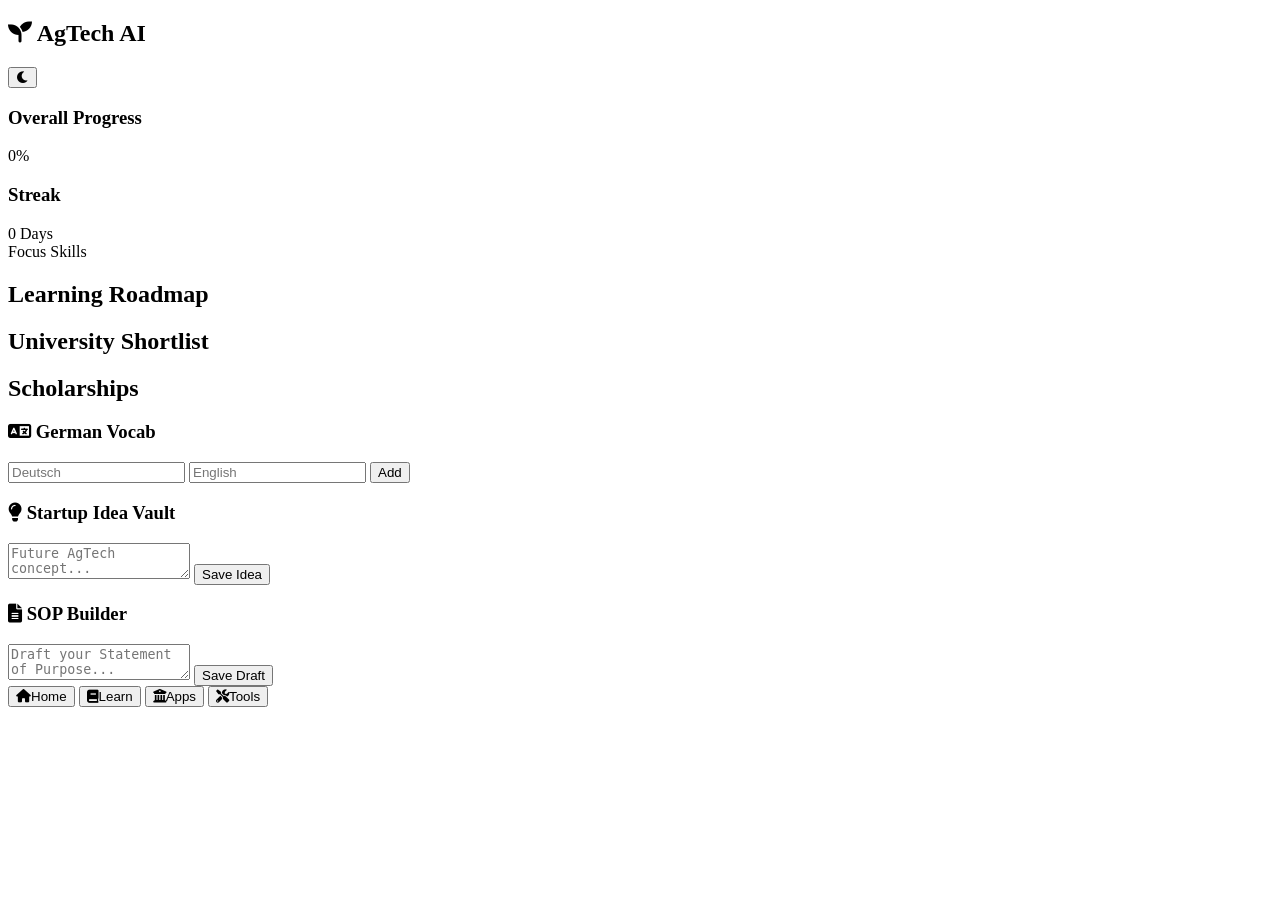
==== index.html @ d27058dc "Rename ai_studio_code.html to index.html" ====
<!DOCTYPE html>
<html lang="en">
<head>
    <meta charset="UTF-8">
    <meta name="viewport" content="width=device-width, initial-scale=1.0">
    <title>AgTech AI Journey</title>
    <link rel="stylesheet" href="styles.css">
    <link rel="manifest" href="manifest.json">
    <meta name="theme-color" content="#2e7d32">
    <link rel="stylesheet" href="https://cdnjs.cloudflare.com/ajax/libs/font-awesome/6.0.0/css/all.min.css">
</head>
<body class="dark-mode">
    <nav class="top-nav">
        <h1><i class="fas fa-seedling"></i> AgTech AI</h1>
        <button id="theme-toggle"><i class="fas fa-moon"></i></button>
    </nav>

    <main id="app-content">
        <!-- Dashboard Section -->
        <section id="dashboard" class="view active">
            <div class="stats-grid">
                <div class="stat-card">
                    <h3>Overall Progress</h3>
                    <div class="progress-circle" id="overall-progress">0%</div>
                </div>
                <div class="stat-card">
                    <h3>Streak</h3>
                    <div class="stat-val" id="streak-val">0 Days</div>
                </div>
            </div>
            
            <div class="section-title">Focus Skills</div>
            <div id="learning-summary" class="list-container"></div>
        </section>

        <!-- Tracker Section -->
        <section id="tracker" class="view">
            <h2>Learning Roadmap</h2>
            <div id="skills-list"></div>
        </section>

        <!-- University & Scholarships -->
        <section id="applications" class="view">
            <h2>University Shortlist</h2>
            <div id="uni-list" class="list-container"></div>
            <h2 style="margin-top:20px">Scholarships</h2>
            <div id="scholarship-list" class="list-container"></div>
        </section>

        <!-- Tools (Vocab, SOP, Ideas) -->
        <section id="tools" class="view">
            <div class="tool-card">
                <h3><i class="fas fa-language"></i> German Vocab</h3>
                <div class="input-group">
                    <input type="text" id="vocab-de" placeholder="Deutsch">
                    <input type="text" id="vocab-en" placeholder="English">
                    <button onclick="addVocab()">Add</button>
                </div>
                <div id="vocab-list" class="mini-list"></div>
            </div>

            <div class="tool-card">
                <h3><i class="fas fa-lightbulb"></i> Startup Idea Vault</h3>
                <textarea id="idea-text" placeholder="Future AgTech concept..."></textarea>
                <button onclick="saveIdea()">Save Idea</button>
                <div id="idea-list" class="mini-list"></div>
            </div>

            <div class="tool-card">
                <h3><i class="fas fa-file-alt"></i> SOP Builder</h3>
                <textarea id="sop-content" placeholder="Draft your Statement of Purpose..."></textarea>
                <button onclick="saveSOP()">Save Draft</button>
            </div>
        </section>
    </main>

    <nav class="bottom-nav">
        <button onclick="showView('dashboard')" class="nav-item active"><i class="fas fa-home"></i><span>Home</span></button>
        <button onclick="showView('tracker')" class="nav-item"><i class="fas fa-book"></i><span>Learn</span></button>
        <button onclick="showView('applications')" class="nav-item"><i class="fas fa-university"></i><span>Apps</span></button>
        <button onclick="showView('tools')" class="nav-item"><i class="fas fa-tools"></i><span>Tools</span></button>
    </nav>

    <script src="app.js"></script>
    <script>
        if ('serviceWorker' in navigator) {
            navigator.serviceWorker.register('sw.js');
        }
    </script>
</body>
</html>
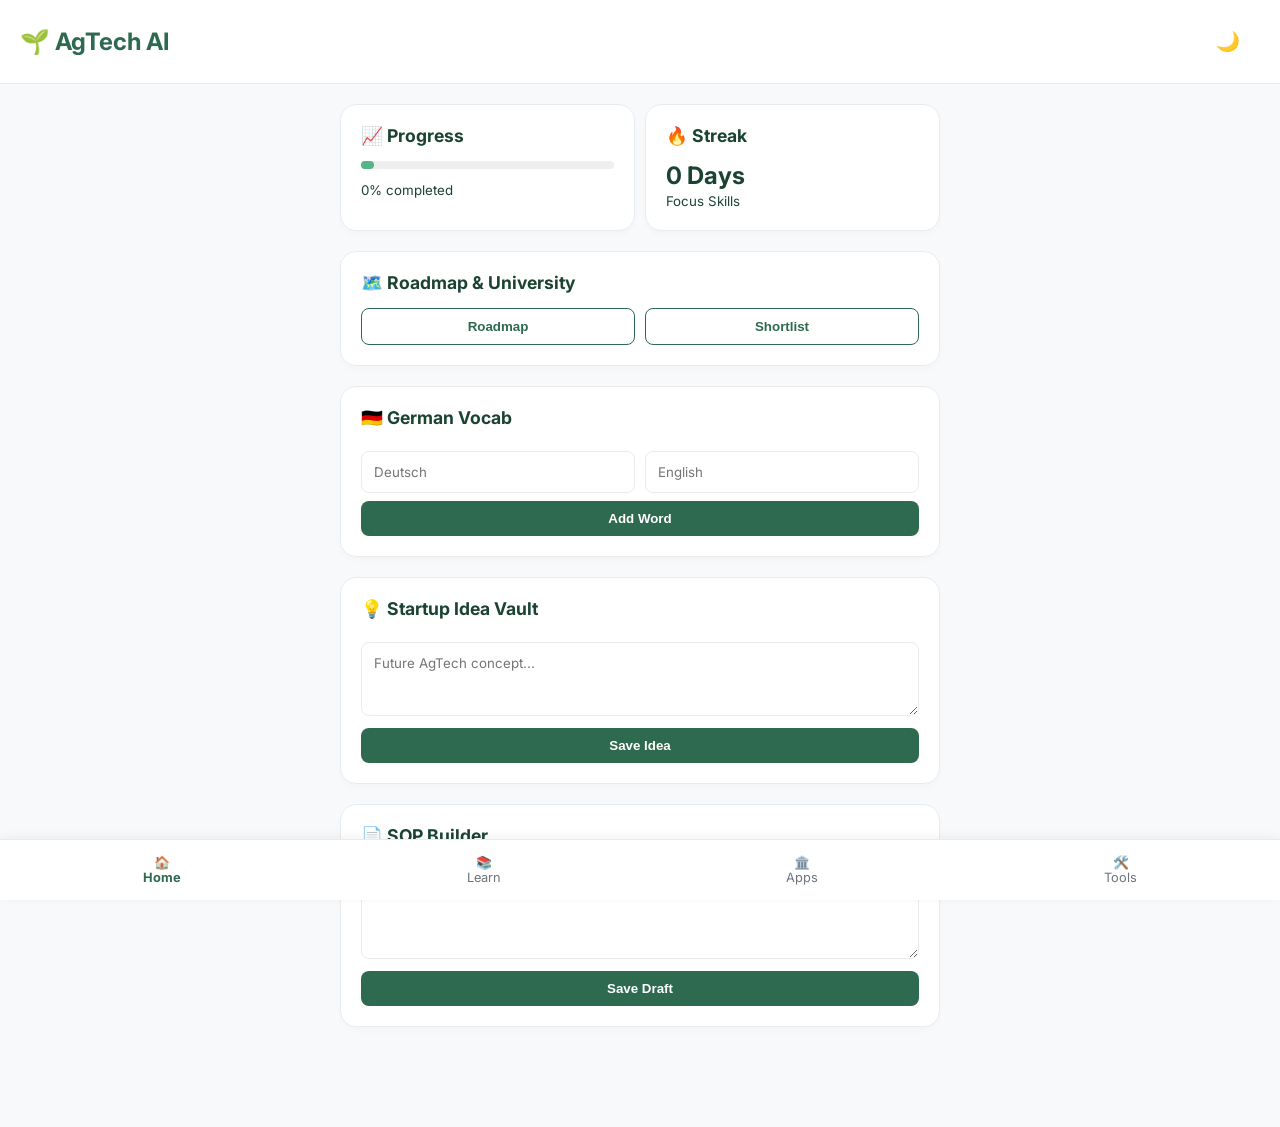
==== commit 762f1477: "Update index.html for AgTech AI Dashboard" ====
--- a/index.html
+++ b/index.html
@@ -3,89 +3,218 @@
 <head>
     <meta charset="UTF-8">
     <meta name="viewport" content="width=device-width, initial-scale=1.0">
-    <title>AgTech AI Journey</title>
-    <link rel="stylesheet" href="styles.css">
-    <link rel="manifest" href="manifest.json">
-    <meta name="theme-color" content="#2e7d32">
-    <link rel="stylesheet" href="https://cdnjs.cloudflare.com/ajax/libs/font-awesome/6.0.0/css/all.min.css">
+    <title>AgTech AI Dashboard</title>
+    <link href="https://fonts.googleapis.com/css2?family=Inter:wght@300;400;600;700&display=swap" rel="stylesheet">
+    <style>
+        :root {
+            --primary: #2d6a4f;
+            --primary-light: #52b788;
+            --bg: #f8f9fa;
+            --card-bg: #ffffff;
+            --text: #1b4332;
+            --text-light: #6c757d;
+            --border: #e9ecef;
+        }
+
+        body {
+            font-family: 'Inter', sans-serif;
+            background-color: var(--bg);
+            color: var(--text);
+            margin: 0;
+            padding: 0;
+            padding-bottom: 80px; /* Space for bottom nav */
+        }
+
+        /* Header */
+        header {
+            background: white;
+            padding: 20px;
+            display: flex;
+            justify-content: space-between;
+            align-items: center;
+            border-bottom: 1px solid var(--border);
+            position: sticky;
+            top: 0;
+            z-index: 100;
+        }
+
+        .logo {
+            font-size: 1.5rem;
+            font-weight: 700;
+            display: flex;
+            align-items: center;
+            gap: 10px;
+            color: var(--primary);
+        }
+
+        /* Container */
+        .container {
+            max-width: 600px;
+            margin: 20px auto;
+            padding: 0 15px;
+        }
+
+        /* Card Styling */
+        .card {
+            background: var(--card-bg);
+            border-radius: 16px;
+            padding: 20px;
+            margin-bottom: 20px;
+            box-shadow: 0 4px 6px rgba(0,0,0,0.02);
+            border: 1px solid var(--border);
+        }
+
+        h2 {
+            font-size: 1.1rem;
+            margin-top: 0;
+            margin-bottom: 15px;
+            display: flex;
+            align-items: center;
+            gap: 10px;
+        }
+
+        /* Progress Bar */
+        .progress-container {
+            background: #eee;
+            border-radius: 10px;
+            height: 8px;
+            width: 100%;
+            margin: 10px 0;
+        }
+        .progress-bar {
+            background: var(--primary-light);
+            height: 100%;
+            border-radius: 10px;
+            width: 5%; /* Example */
+        }
+
+        /* Form Elements */
+        input, textarea {
+            width: 100%;
+            padding: 12px;
+            margin: 8px 0;
+            border: 1px solid var(--border);
+            border-radius: 8px;
+            box-sizing: border-box;
+            font-family: inherit;
+        }
+
+        .flex-row {
+            display: flex;
+            gap: 10px;
+        }
+
+        button {
+            background: var(--primary);
+            color: white;
+            border: none;
+            padding: 10px 20px;
+            border-radius: 8px;
+            cursor: pointer;
+            font-weight: 600;
+            transition: opacity 0.2s;
+        }
+
+        button:hover { opacity: 0.9; }
+
+        .btn-outline {
+            background: transparent;
+            border: 1px solid var(--primary);
+            color: var(--primary);
+        }
+
+        /* Bottom Navigation */
+        nav.bottom-nav {
+            position: fixed;
+            bottom: 0;
+            width: 100%;
+            background: white;
+            display: flex;
+            justify-content: space-around;
+            padding: 15px 0;
+            border-top: 1px solid var(--border);
+            box-shadow: 0 -2px 10px rgba(0,0,0,0.05);
+        }
+
+        .nav-item {
+            text-decoration: none;
+            color: var(--text-light);
+            font-size: 0.8rem;
+            text-align: center;
+        }
+
+        .nav-item.active { color: var(--primary); font-weight: bold; }
+
+        /* Icons (using emojis for simplicity, could use FontAwesome) */
+        .icon-btn { font-size: 1.2rem; background: none; border: none; cursor: pointer; }
+
+    </style>
 </head>
-<body class="dark-mode">
-    <nav class="top-nav">
-        <h1><i class="fas fa-seedling"></i> AgTech AI</h1>
-        <button id="theme-toggle"><i class="fas fa-moon"></i></button>
-    </nav>
-
-    <main id="app-content">
-        <!-- Dashboard Section -->
-        <section id="dashboard" class="view active">
-            <div class="stats-grid">
-                <div class="stat-card">
-                    <h3>Overall Progress</h3>
-                    <div class="progress-circle" id="overall-progress">0%</div>
-                </div>
-                <div class="stat-card">
-                    <h3>Streak</h3>
-                    <div class="stat-val" id="streak-val">0 Days</div>
-                </div>
-            </div>
-            
-            <div class="section-title">Focus Skills</div>
-            <div id="learning-summary" class="list-container"></div>
-        </section>
-
-        <!-- Tracker Section -->
-        <section id="tracker" class="view">
-            <h2>Learning Roadmap</h2>
-            <div id="skills-list"></div>
-        </section>
-
-        <!-- University & Scholarships -->
-        <section id="applications" class="view">
-            <h2>University Shortlist</h2>
-            <div id="uni-list" class="list-container"></div>
-            <h2 style="margin-top:20px">Scholarships</h2>
-            <div id="scholarship-list" class="list-container"></div>
-        </section>
-
-        <!-- Tools (Vocab, SOP, Ideas) -->
-        <section id="tools" class="view">
-            <div class="tool-card">
-                <h3><i class="fas fa-language"></i> German Vocab</h3>
-                <div class="input-group">
-                    <input type="text" id="vocab-de" placeholder="Deutsch">
-                    <input type="text" id="vocab-en" placeholder="English">
-                    <button onclick="addVocab()">Add</button>
-                </div>
-                <div id="vocab-list" class="mini-list"></div>
-            </div>
-
-            <div class="tool-card">
-                <h3><i class="fas fa-lightbulb"></i> Startup Idea Vault</h3>
-                <textarea id="idea-text" placeholder="Future AgTech concept..."></textarea>
-                <button onclick="saveIdea()">Save Idea</button>
-                <div id="idea-list" class="mini-list"></div>
-            </div>
-
-            <div class="tool-card">
-                <h3><i class="fas fa-file-alt"></i> SOP Builder</h3>
-                <textarea id="sop-content" placeholder="Draft your Statement of Purpose..."></textarea>
-                <button onclick="saveSOP()">Save Draft</button>
-            </div>
-        </section>
-    </main>
-
-    <nav class="bottom-nav">
-        <button onclick="showView('dashboard')" class="nav-item active"><i class="fas fa-home"></i><span>Home</span></button>
-        <button onclick="showView('tracker')" class="nav-item"><i class="fas fa-book"></i><span>Learn</span></button>
-        <button onclick="showView('applications')" class="nav-item"><i class="fas fa-university"></i><span>Apps</span></button>
-        <button onclick="showView('tools')" class="nav-item"><i class="fas fa-tools"></i><span>Tools</span></button>
-    </nav>
-
-    <script src="app.js"></script>
-    <script>
-        if ('serviceWorker' in navigator) {
-            navigator.serviceWorker.register('sw.js');
-        }
-    </script>
+<body>
+
+<header>
+    <div class="logo">🌱 AgTech AI</div>
+    <button class="icon-btn">🌙</button>
+</header>
+
+<div class="container">
+    
+    <!-- Stats Row -->
+    <div class="flex-row">
+        <div class="card" style="flex: 1;">
+            <h2>📈 Progress</h2>
+            <div class="progress-container"><div class="progress-bar"></div></div>
+            <small>0% completed</small>
+        </div>
+        <div class="card" style="flex: 1;">
+            <h2>🔥 Streak</h2>
+            <div style="font-size: 1.5rem; font-weight: bold;">0 Days</div>
+            <small>Focus Skills</small>
+        </div>
+    </div>
+
+    <!-- Quick Links -->
+    <div class="card">
+        <h2>🗺️ Roadmap & University</h2>
+        <div class="flex-row">
+            <button class="btn-outline" style="flex: 1;">Roadmap</button>
+            <button class="btn-outline" style="flex: 1;">Shortlist</button>
+        </div>
+    </div>
+
+    <!-- German Vocab -->
+    <div class="card">
+        <h2>🇩🇪 German Vocab</h2>
+        <div class="flex-row">
+            <input type="text" placeholder="Deutsch">
+            <input type="text" placeholder="English">
+        </div>
+        <button style="width: 100%;">Add Word</button>
+    </div>
+
+    <!-- Startup Vault -->
+    <div class="card">
+        <h2>💡 Startup Idea Vault</h2>
+        <textarea rows="3" placeholder="Future AgTech concept..."></textarea>
+        <button style="width: 100%;">Save Idea</button>
+    </div>
+
+    <!-- SOP Builder -->
+    <div class="card">
+        <h2>📄 SOP Builder</h2>
+        <textarea rows="4" placeholder="Draft your Statement of Purpose..."></textarea>
+        <button style="width: 100%;">Save Draft</button>
+    </div>
+
+</div>
+
+<!-- Fixed Navigation -->
+<nav class="bottom-nav">
+    <a href="#" class="nav-item active">🏠<br>Home</a>
+    <a href="#" class="nav-item">📚<br>Learn</a>
+    <a href="#" class="nav-item">🏛️<br>Apps</a>
+    <a href="#" class="nav-item">🛠️<br>Tools</a>
+</nav>
+
 </body>
 </html>
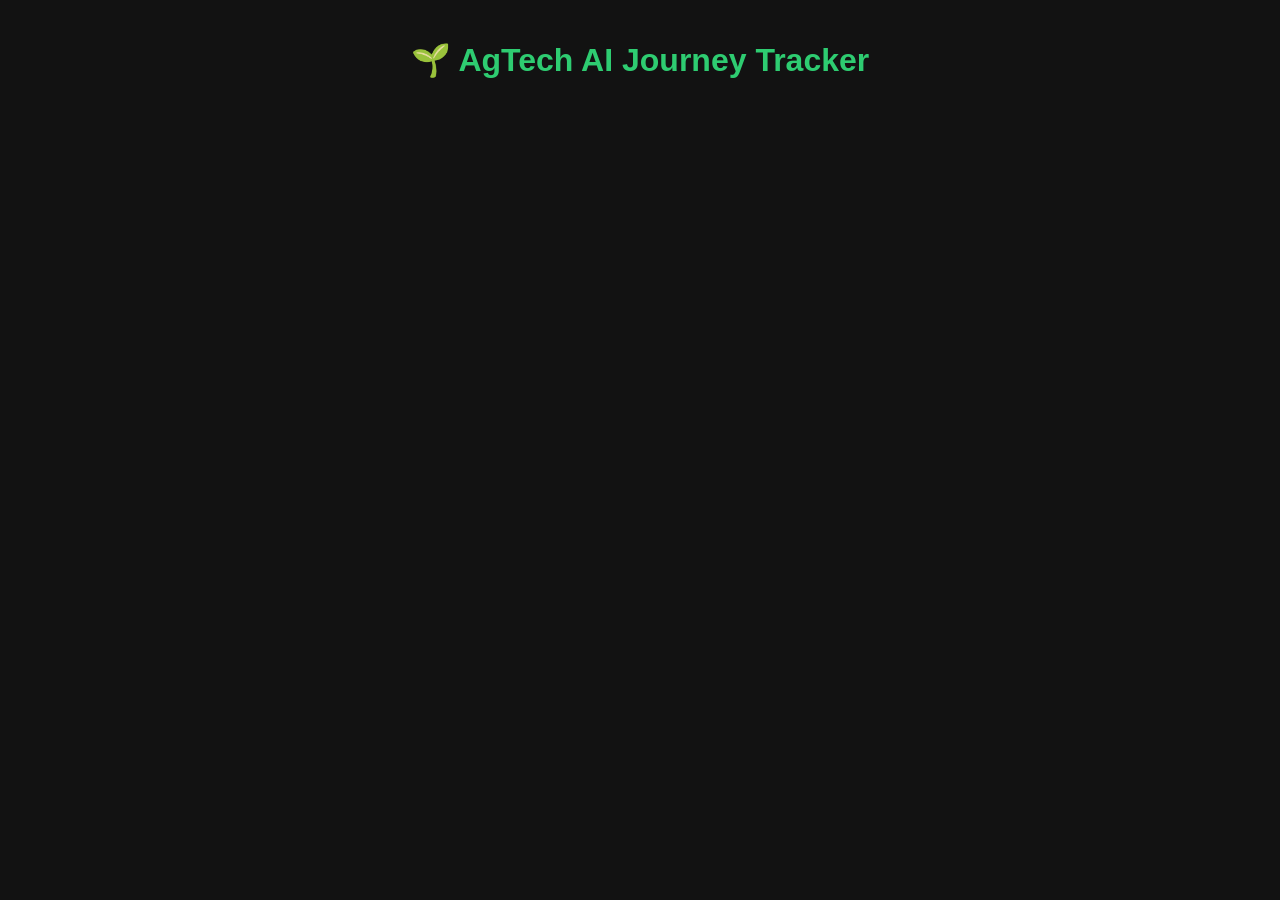
==== commit cc806fe4: "Revamp AgTech AI Dashboard with new styles and PWA setup Updated the title and styles for the AgTech" ====
--- a/index.html
+++ b/index.html
@@ -3,218 +3,62 @@
 <head>
     <meta charset="UTF-8">
     <meta name="viewport" content="width=device-width, initial-scale=1.0">
-    <title>AgTech AI Dashboard</title>
-    <link href="https://fonts.googleapis.com/css2?family=Inter:wght@300;400;600;700&display=swap" rel="stylesheet">
+    <title>AgTech AI Journey</title>
+    <!-- Links your application to the PWA android configurations -->
+    <link rel="manifest" href="manifest.json">
+    <meta name="theme-color" content="#2c3e50">
+    
     <style>
         :root {
-            --primary: #2d6a4f;
-            --primary-light: #52b788;
-            --bg: #f8f9fa;
-            --card-bg: #ffffff;
-            --text: #1b4332;
-            --text-light: #6c757d;
-            --border: #e9ecef;
+            --bg-color: #121212;
+            --card-bg: #1e1e1e;
+            --text-color: #e0e0e0;
+            --accent-color: #2ecc71;
+            --link-color: #3498db;
         }
-
         body {
-            font-family: 'Inter', sans-serif;
-            background-color: var(--bg);
-            color: var(--text);
+            font-family: -apple-system, BlinkMacSystemFont, "Segoe UI", Roboto, sans-serif;
+            background-color: var(--bg-color);
+            color: var(--text-color);
             margin: 0;
-            padding: 0;
-            padding-bottom: 80px; /* Space for bottom nav */
+            padding: 20px;
         }
-
-        /* Header */
-        header {
-            background: white;
-            padding: 20px;
-            display: flex;
-            justify-content: space-between;
-            align-items: center;
-            border-bottom: 1px solid var(--border);
-            position: sticky;
-            top: 0;
-            z-index: 100;
+        h1 { color: var(--accent-color); text-align: center; }
+        .phase-card {
+            background-color: var(--card-bg);
+            border-radius: 8px;
+            padding: 15px;
+            margin-bottom: 20px;
+            border-left: 5px solid var(--accent-color);
         }
-
-        .logo {
-            font-size: 1.5rem;
-            font-weight: 700;
-            display: flex;
-            align-items: center;
-            gap: 10px;
-            color: var(--primary);
+        .topic-block {
+            margin-top: 15px;
+            padding-left: 10px;
         }
-
-        /* Container */
-        .container {
-            max-width: 600px;
-            margin: 20px auto;
-            padding: 0 15px;
-        }
-
-        /* Card Styling */
-        .card {
-            background: var(--card-bg);
-            border-radius: 16px;
-            padding: 20px;
-            margin-bottom: 20px;
-            box-shadow: 0 4px 6px rgba(0,0,0,0.02);
-            border: 1px solid var(--border);
-        }
-
-        h2 {
-            font-size: 1.1rem;
-            margin-top: 0;
-            margin-bottom: 15px;
-            display: flex;
-            align-items: center;
-            gap: 10px;
-        }
-
-        /* Progress Bar */
-        .progress-container {
-            background: #eee;
-            border-radius: 10px;
-            height: 8px;
-            width: 100%;
-            margin: 10px 0;
-        }
-        .progress-bar {
-            background: var(--primary-light);
-            height: 100%;
-            border-radius: 10px;
-            width: 5%; /* Example */
-        }
-
-        /* Form Elements */
-        input, textarea {
-            width: 100%;
-            padding: 12px;
-            margin: 8px 0;
-            border: 1px solid var(--border);
-            border-radius: 8px;
-            box-sizing: border-box;
-            font-family: inherit;
-        }
-
-        .flex-row {
-            display: flex;
-            gap: 10px;
-        }
-
-        button {
-            background: var(--primary);
-            color: white;
-            border: none;
-            padding: 10px 20px;
-            border-radius: 8px;
-            cursor: pointer;
-            font-weight: 600;
-            transition: opacity 0.2s;
-        }
-
-        button:hover { opacity: 0.9; }
-
-        .btn-outline {
-            background: transparent;
-            border: 1px solid var(--primary);
-            color: var(--primary);
-        }
-
-        /* Bottom Navigation */
-        nav.bottom-nav {
-            position: fixed;
-            bottom: 0;
-            width: 100%;
-            background: white;
-            display: flex;
-            justify-content: space-around;
-            padding: 15px 0;
-            border-top: 1px solid var(--border);
-            box-shadow: 0 -2px 10px rgba(0,0,0,0.05);
-        }
-
-        .nav-item {
-            text-decoration: none;
-            color: var(--text-light);
-            font-size: 0.8rem;
-            text-align: center;
-        }
-
-        .nav-item.active { color: var(--primary); font-weight: bold; }
-
-        /* Icons (using emojis for simplicity, could use FontAwesome) */
-        .icon-btn { font-size: 1.2rem; background: none; border: none; cursor: pointer; }
-
+        a { color: var(--link-color); text-decoration: none; font-weight: bold; }
+        a:hover { text-decoration: underline; }
+        ul { padding-left: 20px; }
+        li { margin-bottom: 8px; }
     </style>
 </head>
 <body>
 
-<header>
-    <div class="logo">🌱 AgTech AI</div>
-    <button class="icon-btn">🌙</button>
-</header>
+    <h1>🌱 AgTech AI Journey Tracker</h1>
+    
+    <!-- Dynamic Resources injection hub -->
+    <div id="resource-library-container"></div>
 
-<div class="container">
-    
-    <!-- Stats Row -->
-    <div class="flex-row">
-        <div class="card" style="flex: 1;">
-            <h2>📈 Progress</h2>
-            <div class="progress-container"><div class="progress-bar"></div></div>
-            <small>0% completed</small>
-        </div>
-        <div class="card" style="flex: 1;">
-            <h2>🔥 Streak</h2>
-            <div style="font-size: 1.5rem; font-weight: bold;">0 Days</div>
-            <small>Focus Skills</small>
-        </div>
-    </div>
-
-    <!-- Quick Links -->
-    <div class="card">
-        <h2>🗺️ Roadmap & University</h2>
-        <div class="flex-row">
-            <button class="btn-outline" style="flex: 1;">Roadmap</button>
-            <button class="btn-outline" style="flex: 1;">Shortlist</button>
-        </div>
-    </div>
-
-    <!-- German Vocab -->
-    <div class="card">
-        <h2>🇩🇪 German Vocab</h2>
-        <div class="flex-row">
-            <input type="text" placeholder="Deutsch">
-            <input type="text" placeholder="English">
-        </div>
-        <button style="width: 100%;">Add Word</button>
-    </div>
-
-    <!-- Startup Vault -->
-    <div class="card">
-        <h2>💡 Startup Idea Vault</h2>
-        <textarea rows="3" placeholder="Future AgTech concept..."></textarea>
-        <button style="width: 100%;">Save Idea</button>
-    </div>
-
-    <!-- SOP Builder -->
-    <div class="card">
-        <h2>📄 SOP Builder</h2>
-        <textarea rows="4" placeholder="Draft your Statement of Purpose..."></textarea>
-        <button style="width: 100%;">Save Draft</button>
-    </div>
-
-</div>
-
-<!-- Fixed Navigation -->
-<nav class="bottom-nav">
-    <a href="#" class="nav-item active">🏠<br>Home</a>
-    <a href="#" class="nav-item">📚<br>Learn</a>
-    <a href="#" class="nav-item">🏛️<br>Apps</a>
-    <a href="#" class="nav-item">🛠️<br>Tools</a>
-</nav>
-
+    <!-- Scripts linking structure -->
+    <script src="ai_studio_code.js"></script>
+    <script>
+        // Registers your background service worker for Android PWA criteria
+        if ('serviceWorker' in navigator) {
+            window.addEventListener('load', () => {
+                navigator.serviceWorker.register('service-worker.js')
+                    .then(reg => console.log('Service Worker Registered!', reg))
+                    .catch(err => console.log('Registration Failed', err));
+            });
+        }
+    </script>
 </body>
 </html>
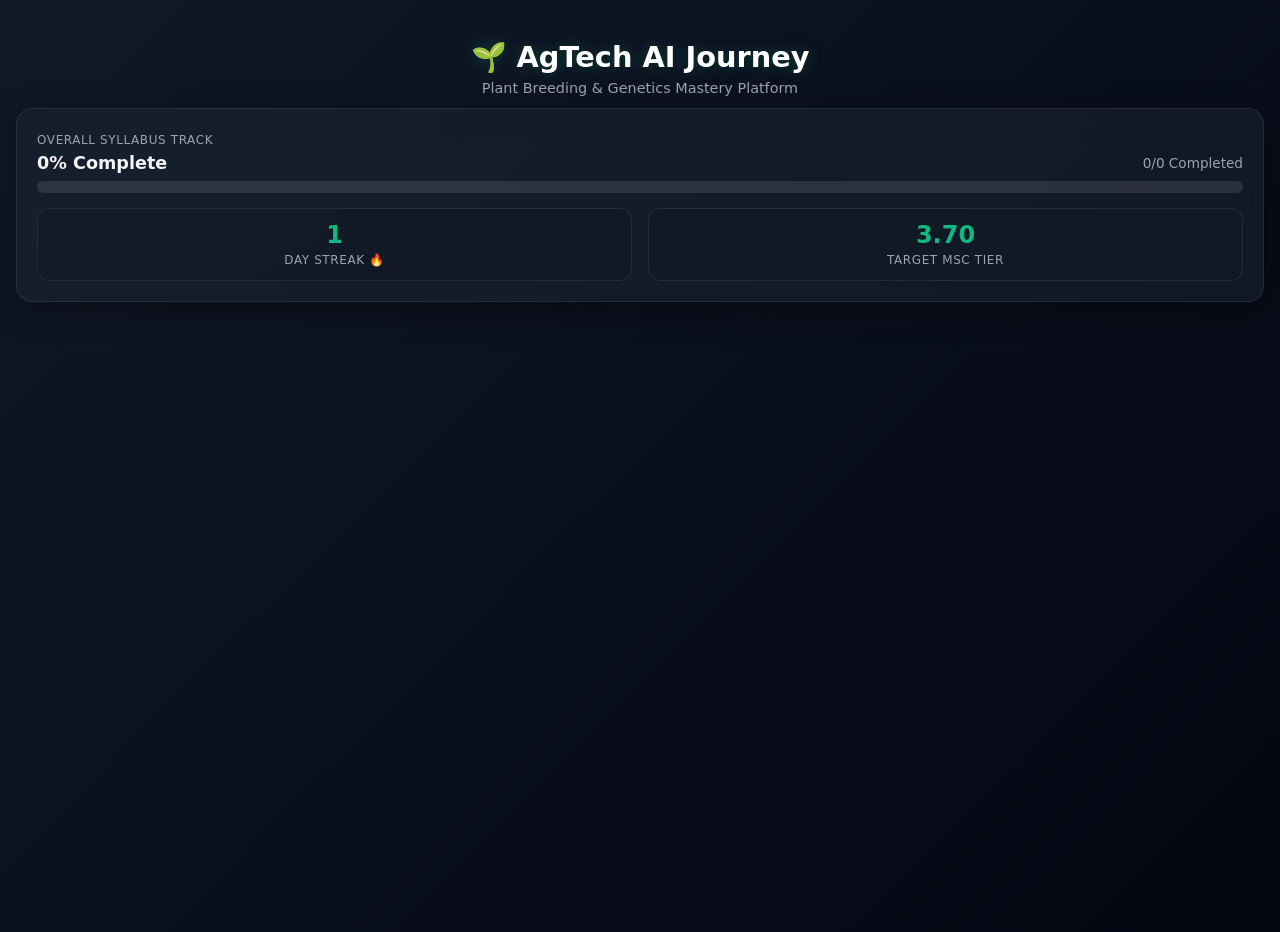
==== commit 5e1f0751: "Update title and styling in index.html" ====
--- a/index.html
+++ b/index.html
@@ -3,60 +3,244 @@
 <head>
     <meta charset="UTF-8">
     <meta name="viewport" content="width=device-width, initial-scale=1.0">
-    <title>AgTech AI Journey</title>
-    <!-- Links your application to the PWA android configurations -->
+    <title>AgTech AI Journey Tracker</title>
     <link rel="manifest" href="manifest.json">
-    <meta name="theme-color" content="#2c3e50">
-    
+    <meta name="theme-color" content="#111827">
     <style>
         :root {
-            --bg-color: #121212;
-            --card-bg: #1e1e1e;
-            --text-color: #e0e0e0;
-            --accent-color: #2ecc71;
-            --link-color: #3498db;
-        }
+            --bg-gradient: linear-gradient(135deg, #111827 0%, #030712 100%);
+            --panel-glass: rgba(31, 41, 55, 0.45);
+            --border-glass: rgba(255, 255, 255, 0.08);
+            --accent-glow: #10b981;
+            --text-main: #f3f4f6;
+            --text-muted: #9ca3af;
+            --link-neon: #38bdf8;
+        }
+
         body {
-            font-family: -apple-system, BlinkMacSystemFont, "Segoe UI", Roboto, sans-serif;
-            background-color: var(--bg-color);
-            color: var(--text-color);
-            margin: 0;
+            font-family: system-ui, -apple-system, BlinkMacSystemFont, 'Segoe UI', Roboto, sans-serif;
+            background: var(--bg-gradient);
+            color: var(--text-main);
+            margin: 0;
+            padding: 16px;
+            min-height: 100vh;
+        }
+
+        header {
+            text-align: center;
+            padding: 24px 0 12px 0;
+        }
+
+        header h1 {
+            font-size: 1.8rem;
+            color: #ffffff;
+            margin: 0 0 6px 0;
+            text-shadow: 0 0 15px rgba(16, 185, 129, 0.3);
+        }
+
+        header p {
+            color: var(--text-muted);
+            margin: 0;
+            font-size: 0.9rem;
+        }
+
+        /* Dashboard UI Component */
+        .dashboard-card {
+            background: var(--panel-glass);
+            backdrop-filter: blur(16px);
+            -webkit-backdrop-filter: blur(16px);
+            border: 1px solid var(--border-glass);
+            border-radius: 16px;
             padding: 20px;
-        }
-        h1 { color: var(--accent-color); text-align: center; }
+            margin-bottom: 24px;
+            box-shadow: 0 8px 32px 0 rgba(0, 0, 0, 0.37);
+        }
+
+        .dashboard-grid {
+            display: grid;
+            grid-template-columns: 1fr 1fr;
+            gap: 16px;
+            margin-top: 15px;
+        }
+
+        .metric-box {
+            background: rgba(17, 24, 39, 0.6);
+            border: 1px solid var(--border-glass);
+            border-radius: 12px;
+            padding: 12px;
+            text-align: center;
+        }
+
+        .metric-val {
+            font-size: 1.5rem;
+            font-weight: 700;
+            color: var(--accent-glow);
+            display: block;
+        }
+
+        .metric-lbl {
+            font-size: 0.75rem;
+            color: var(--text-muted);
+            text-transform: uppercase;
+            letter-spacing: 0.05em;
+        }
+
+        .progress-container {
+            background: rgba(255, 255, 255, 0.1);
+            border-radius: 10px;
+            height: 12px;
+            width: 100%;
+            margin-top: 8px;
+            overflow: hidden;
+        }
+
+        .progress-bar {
+            background: linear-gradient(90deg, #10b981, #3b82f6);
+            width: 0%;
+            height: 100%;
+            transition: width 0.4s ease;
+        }
+
+        /* Roadmap Phase Component Container */
         .phase-card {
-            background-color: var(--card-bg);
-            border-radius: 8px;
-            padding: 15px;
-            margin-bottom: 20px;
-            border-left: 5px solid var(--accent-color);
-        }
-        .topic-block {
-            margin-top: 15px;
+            background: var(--panel-glass);
+            backdrop-filter: blur(12px);
+            -webkit-backdrop-filter: blur(12px);
+            border: 1px solid var(--border-glass);
+            border-radius: 16px;
+            padding: 18px;
+            margin-bottom: 18px;
+        }
+
+        .phase-title {
+            font-size: 1.2rem;
+            margin: 0 0 12px 0;
+            color: #ffffff;
+            border-left: 4px solid var(--accent-glow);
             padding-left: 10px;
         }
-        a { color: var(--link-color); text-decoration: none; font-weight: bold; }
-        a:hover { text-decoration: underline; }
-        ul { padding-left: 20px; }
-        li { margin-bottom: 8px; }
+
+        .topic-wrapper {
+            background: rgba(0, 0, 0, 0.15);
+            border-radius: 10px;
+            padding: 12px;
+            margin-bottom: 12px;
+        }
+
+        .topic-header {
+            display: flex;
+            align-items: center;
+            justify-content: space-between;
+            margin-bottom: 8px;
+        }
+
+        .topic-identity {
+            display: flex;
+            align-items: center;
+            gap: 10px;
+        }
+
+        .topic-title {
+            font-weight: 600;
+            margin: 0;
+            font-size: 1rem;
+        }
+
+        .channel-anchor {
+            color: var(--link-neon);
+            text-decoration: none;
+            font-size: 0.8rem;
+        }
+
+        .resource-list {
+            list-style: none;
+            padding: 0;
+            margin: 0;
+        }
+
+        .resource-item {
+            display: flex;
+            align-items: center;
+            gap: 8px;
+            padding: 6px 0;
+            font-size: 0.9rem;
+        }
+
+        .resource-link {
+            color: var(--text-main);
+            text-decoration: none;
+            transition: color 0.2s;
+        }
+
+        .resource-link:hover {
+            color: var(--link-neon);
+        }
+
+        .milestone-container {
+            margin-top: 10px;
+            border-top: 1px dashed var(--border-glass);
+            padding-top: 8px;
+        }
+
+        .milestone-tag {
+            display: inline-block;
+            background: rgba(59, 130, 246, 0.2);
+            color: #93c5fd;
+            padding: 3px 8px;
+            border-radius: 6px;
+            font-size: 0.75rem;
+            margin: 4px 4px 0 0;
+        }
+
+        /* Checkbox Custom Inputs Styling */
+        input[type="checkbox"] {
+            accent-color: var(--accent-glow);
+            width: 18px;
+            height: 18px;
+            cursor: pointer;
+        }
     </style>
 </head>
 <body>
 
-    <h1>🌱 AgTech AI Journey Tracker</h1>
-    
-    <!-- Dynamic Resources injection hub -->
-    <div id="resource-library-container"></div>
-
-    <!-- Scripts linking structure -->
+    <header>
+        <h1>🌱 AgTech AI Journey</h1>
+        <p>Plant Breeding & Genetics Mastery Platform</p>
+    </header>
+
+    <!-- Catchy Status Dashboard Section -->
+    <div class="dashboard-card">
+        <span class="metric-lbl">Overall Syllabus Track</span>
+        <div style="display:flex; justify-content:space-between; align-items:center; margin-top:5px;">
+            <span id="progress-text-pct" style="font-weight:700; font-size:1.1rem;">0% Complete</span>
+            <span id="progress-fraction" style="color:var(--text-muted); font-size:0.85rem;">0/0 Completed</span>
+        </div>
+        <div class="progress-container">
+            <div id="main-progress-bar" class="progress-bar"></div>
+        </div>
+        
+        <div class="dashboard-grid">
+            <div class="metric-box">
+                <span class="metric-val" id="streak-count">1</span>
+                <span class="metric-lbl">Day Streak 🔥</span>
+            </div>
+            <div class="metric-box">
+                <span class="metric-val">3.70</span>
+                <span class="metric-lbl">Target MSc Tier</span>
+            </div>
+        </div>
+    </div>
+
+    <!-- Active Interface Engine Node Placement -->
+    <div id="dynamic-pipeline-container"></div>
+
     <script src="ai_studio_code.js"></script>
     <script>
-        // Registers your background service worker for Android PWA criteria
         if ('serviceWorker' in navigator) {
             window.addEventListener('load', () => {
                 navigator.serviceWorker.register('service-worker.js')
-                    .then(reg => console.log('Service Worker Registered!', reg))
-                    .catch(err => console.log('Registration Failed', err));
+                    .then(reg => console.log('S23 Ultra PWA Engine Initialized.', reg))
+                    .catch(err => console.error('Service Worker Registry Interrupted.', err));
             });
         }
     </script>
